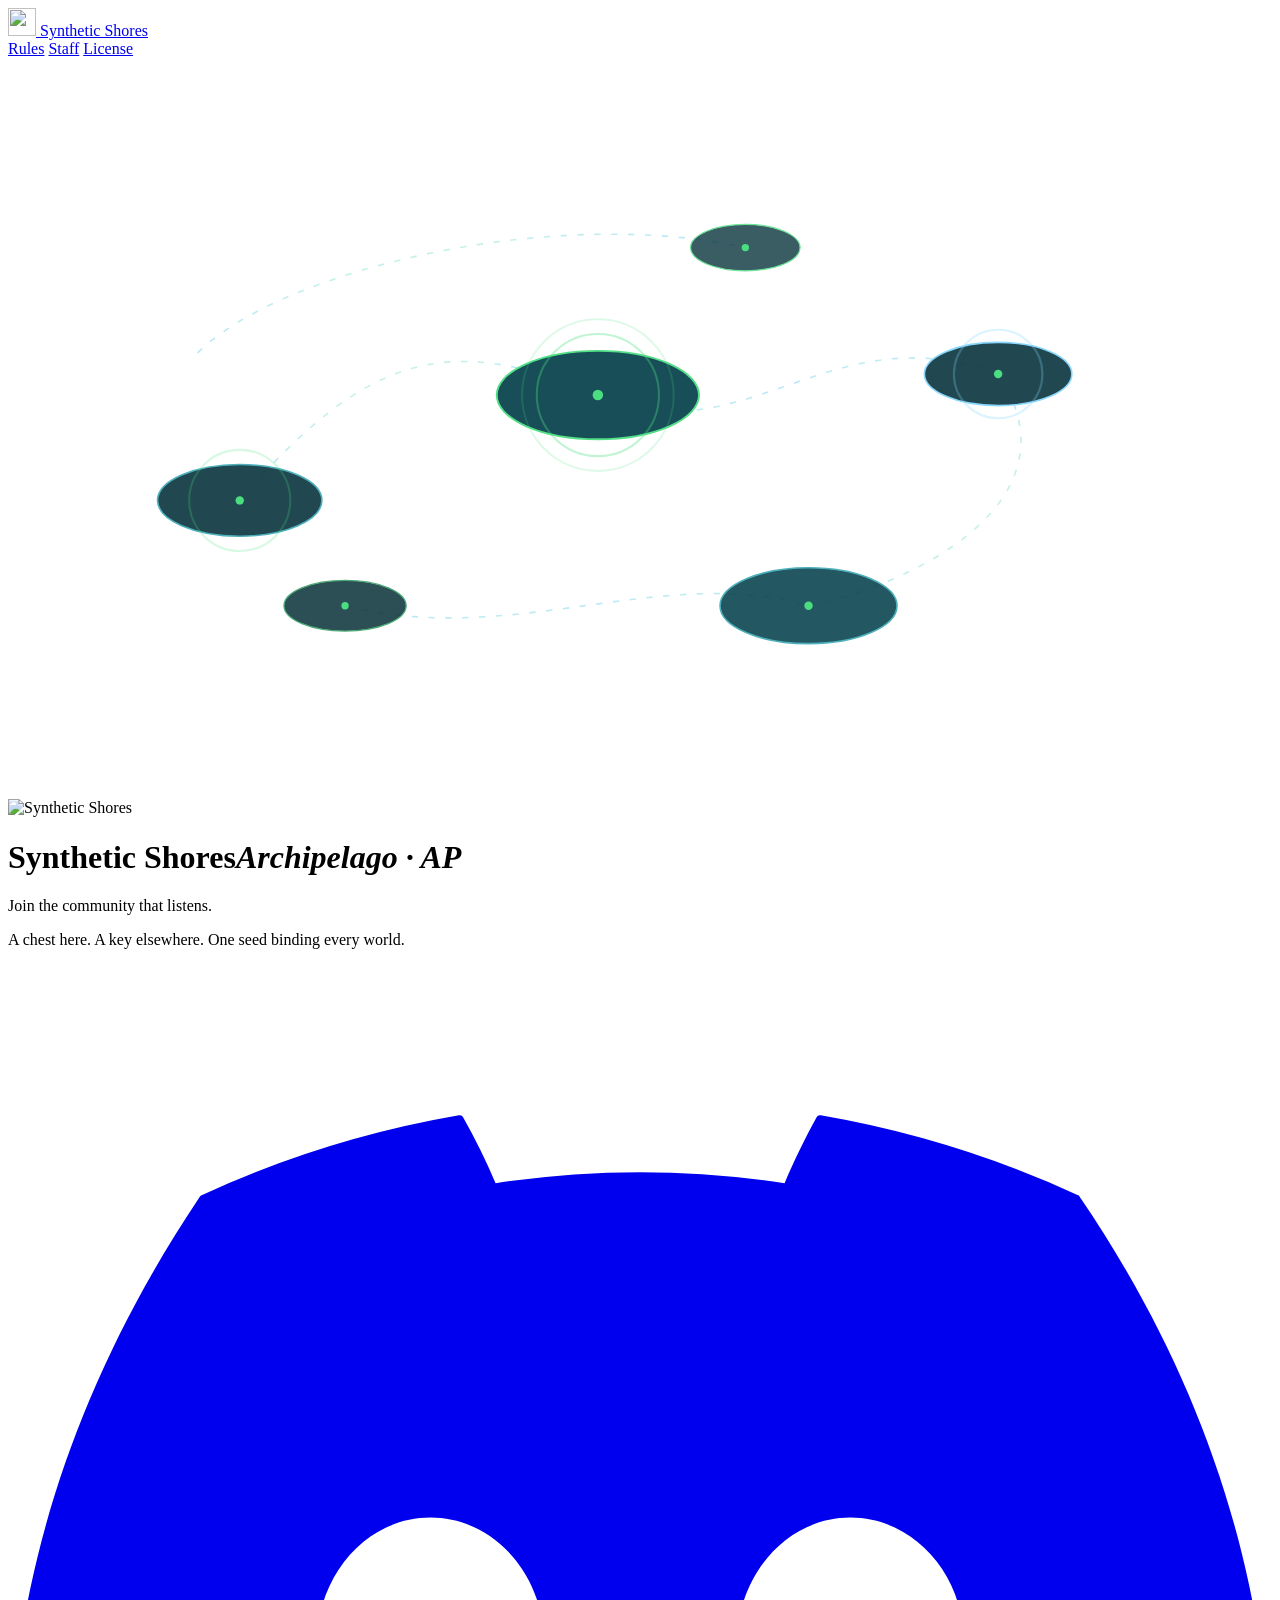
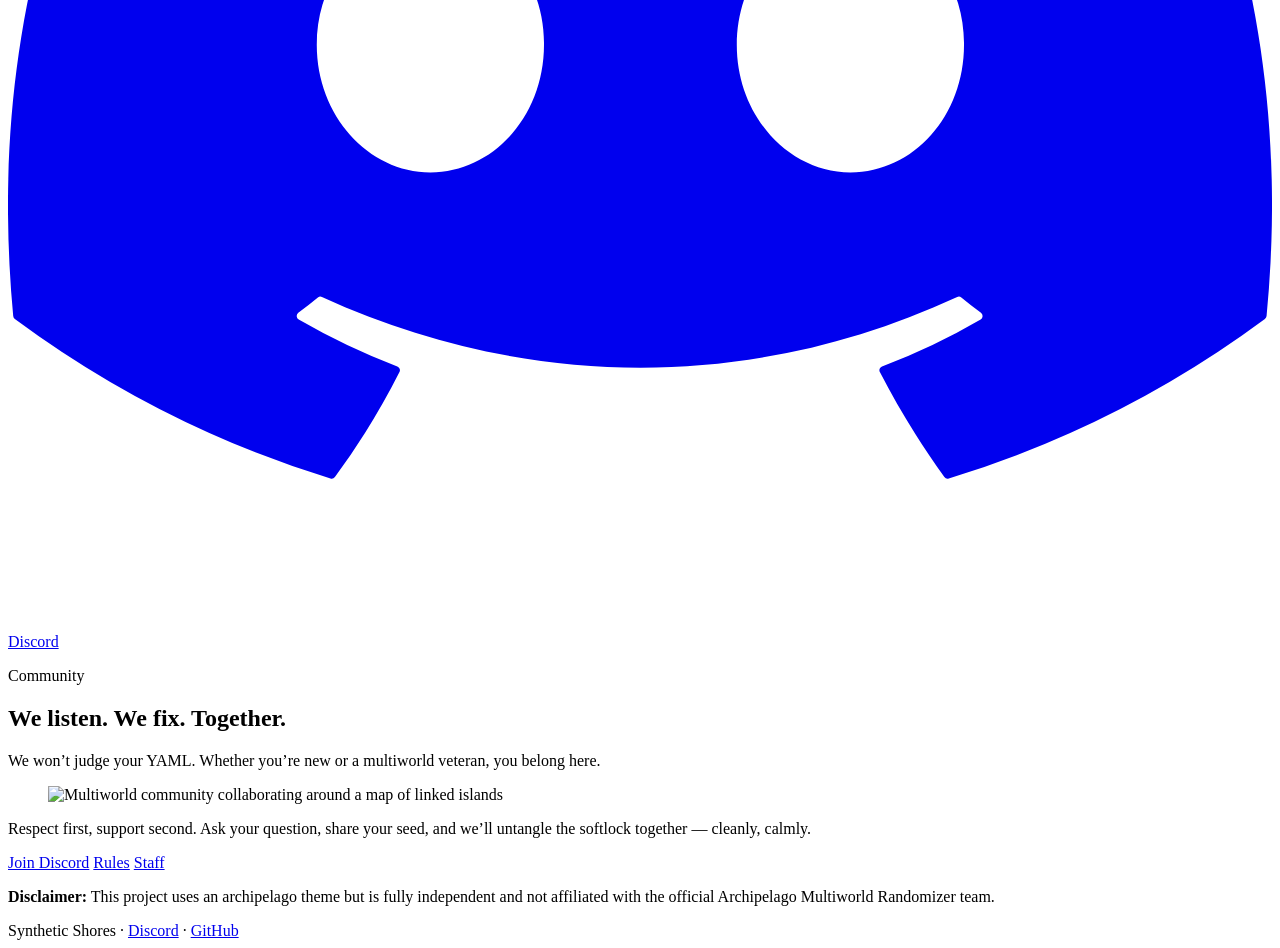
==== index.html @ 2d4630c1 "Update hero headline to community invite. Co-authored-by: Cursor <cursoragent@cursor.com>" ====
﻿<!DOCTYPE html>
<html lang="en">
<head>
  <meta charset="UTF-8">
  <meta name="viewport" content="width=device-width, initial-scale=1.0">
  <title>Synthetic Shores</title>
  <meta name="description" content="Synthetic Shores — Archipelago Multiworld world. Cross-game randomizer community.">
  <link rel="icon" href="/synthetic-shores/assets/logo.png" type="image/png">
  <link rel="preconnect" href="https://fonts.googleapis.com">
  <link rel="preconnect" href="https://fonts.gstatic.com" crossorigin>
  <link href="https://fonts.googleapis.com/css2?family=DM+Sans:ital,opsz,wght@0,9..40,400;0,9..40,500;0,9..40,600;1,9..40,400&family=Unbounded:wght@500;700;800&display=swap" rel="stylesheet">
  <link rel="stylesheet" href="/synthetic-shores/styles.css">
</head>
<body>
  <nav class="site-nav" aria-label="Navigation">
    <div class="site-nav-inner">
      <a class="brand-link" href="/synthetic-shores/" aria-current="page">
        <img src="/synthetic-shores/assets/logo.png" width="28" height="28" alt="">
        Synthetic Shores
      </a>
      <div class="nav-tabs">
        <a href="/synthetic-shores/rules.html">Rules</a>
        <a href="/synthetic-shores/staff.html">Staff</a>
        <a href="/synthetic-shores/license.html">License</a>
      </div>
    </div>
  </nav>

  <header class="hero">
    <div class="hero-visual" aria-hidden="true">
      <div class="mw-sky"></div>
      <svg class="mw-map" viewBox="0 0 1200 700" preserveAspectRatio="xMidYMid slice">
        <defs>
          <linearGradient id="linkGrad" x1="0" y1="0" x2="1" y2="1">
            <stop offset="0%" stop-color="#4ade80" stop-opacity="0.15"/>
            <stop offset="50%" stop-color="#7dd3fc" stop-opacity="0.55"/>
            <stop offset="100%" stop-color="#4ade80" stop-opacity="0.15"/>
          </linearGradient>
        </defs>
        <g class="mw-links" fill="none" stroke="url(#linkGrad)" stroke-width="1.5" stroke-dasharray="6 10">
          <path d="M220 420 C340 280, 420 260, 560 320"/>
          <path d="M560 320 C700 380, 780 240, 940 300"/>
          <path d="M320 520 C480 560, 620 480, 760 520"/>
          <path d="M180 280 C260 200, 520 140, 700 180"/>
          <path d="M940 300 C1020 420, 860 500, 760 520"/>
        </g>
        <g class="mw-islands">
          <ellipse cx="220" cy="420" rx="78" ry="34" fill="#0a353e" stroke="#3aa8b5" stroke-width="1.5" opacity="0.9"/>
          <ellipse cx="560" cy="320" rx="96" ry="42" fill="#0c4550" stroke="#4ade80" stroke-width="1.8" opacity="0.95"/>
          <ellipse cx="940" cy="300" rx="70" ry="30" fill="#0a353e" stroke="#7dd3fc" stroke-width="1.5" opacity="0.9"/>
          <ellipse cx="320" cy="520" rx="58" ry="24" fill="#083038" stroke="#2f9e5f" stroke-width="1.2" opacity="0.85"/>
          <ellipse cx="760" cy="520" rx="84" ry="36" fill="#0c4550" stroke="#3aa8b5" stroke-width="1.5" opacity="0.9"/>
          <ellipse cx="700" cy="180" rx="52" ry="22" fill="#0a353e" stroke="#4ade80" stroke-width="1.2" opacity="0.8"/>
        </g>
        <g class="mw-portals" fill="none" stroke="#4ade80" stroke-width="2">
          <circle cx="560" cy="320" r="58" opacity="0.35"/>
          <circle cx="560" cy="320" r="72" opacity="0.18"/>
          <circle cx="940" cy="300" r="42" opacity="0.28" stroke="#7dd3fc"/>
          <circle cx="220" cy="420" r="48" opacity="0.22"/>
        </g>
        <g class="mw-nodes" fill="#4ade80">
          <circle cx="220" cy="420" r="4"/>
          <circle cx="560" cy="320" r="5"/>
          <circle cx="940" cy="300" r="4"/>
          <circle cx="320" cy="520" r="3.5"/>
          <circle cx="760" cy="520" r="4"/>
          <circle cx="700" cy="180" r="3.5"/>
        </g>
      </svg>
    </div>
    <div class="hero-content">
      <img class="logo" src="/synthetic-shores/assets/logo.png" width="280" height="280" alt="Synthetic Shores">
      <h1 class="brand">Synthetic Shores<em>Archipelago · AP</em></h1>
      <p class="headline">Join the community that listens.</p>
      <p class="lede">A chest here. A key elsewhere. One seed binding every world.</p>
      <div class="cta">
        <a class="discord" href="https://discord.gg/znpyfQBtC" target="_blank" rel="noopener">
          <svg viewBox="0 0 24 24" aria-hidden="true" fill="currentColor">
            <path d="M20.317 4.37a19.79 19.79 0 0 0-4.885-1.515.07.07 0 0 0-.079.037c-.21.375-.444.864-.608 1.25a18.27 18.27 0 0 0-5.487 0 12.64 12.64 0 0 0-.617-1.25.07.07 0 0 0-.079-.037A19.736 19.736 0 0 0 3.677 4.37a.07.07 0 0 0-.032.027C.533 9.046-.32 13.58.099 18.057a.082.082 0 0 0 .031.057 19.9 19.9 0 0 0 5.993 3.03.078.078 0 0 0 .084-.028 14.09 14.09 0 0 0 1.226-1.994.076.076 0 0 0-.041-.106 13.107 13.107 0 0 1-1.872-.892.077.077 0 0 1-.008-.128 10.2 10.2 0 0 0 .372-.292.074.074 0 0 1 .077-.01c3.928 1.793 8.18 1.793 12.062 0a.074.074 0 0 1 .078.01c.12.098.246.198.373.292a.077.077 0 0 1-.006.127 12.299 12.299 0 0 1-1.873.892.077.077 0 0 0-.041.107c.36.698.772 1.362 1.225 1.993a.076.076 0 0 0 .084.028 19.839 19.839 0 0 0 6.002-3.03.077.077 0 0 0 .032-.054c.5-5.177-.838-9.674-3.549-13.66a.061.061 0 0 0-.031-.03zM8.02 15.33c-1.183 0-2.157-1.085-2.157-2.419 0-1.333.956-2.419 2.157-2.419 1.21 0 2.176 1.096 2.157 2.42 0 1.333-.956 2.418-2.157 2.418zm7.975 0c-1.183 0-2.157-1.085-2.157-2.419 0-1.333.955-2.419 2.157-2.419 1.21 0 2.176 1.096 2.157 2.42 0 1.333-.946 2.418-2.157 2.418z"/>
          </svg>
          Discord
        </a>
      </div>
    </div>
  </header>

  <main>
    <section class="reveal block" id="community">
      <div class="block-head">
        <p class="eyebrow">Community</p>
        <h2>We listen. We fix. Together.</h2>
        <p class="lead">
          We won’t judge your YAML. Whether you’re new or a multiworld veteran,
          you belong here.
        </p>
      </div>
      <div class="block-body">
        <figure class="shot">
          <img src="/synthetic-shores/assets/community.jpg" width="480" height="300" alt="Multiworld community collaborating around a map of linked islands">
        </figure>
        <div class="block-actions">
          <p>
            Respect first, support second. Ask your question, share your seed,
            and we’ll untangle the softlock together — cleanly, calmly.
          </p>
          <div class="action-row">
            <a class="community-cta" href="https://discord.gg/znpyfQBtC" target="_blank" rel="noopener">Join Discord</a>
            <a class="text-link" href="/synthetic-shores/rules.html">Rules</a>
            <a class="text-link" href="/synthetic-shores/staff.html">Staff</a>
          </div>
        </div>
      </div>
    </section>

    <footer>
      <p class="disclaimer">
        <strong>Disclaimer:</strong> This project uses an archipelago theme
        but is fully independent and not affiliated with the official
        Archipelago Multiworld Randomizer team.
      </p>
      Synthetic Shores ·
      <a href="https://discord.gg/znpyfQBtC" target="_blank" rel="noopener">Discord</a>
      ·
      <a href="https://github.com/LechapelierHD/synthetic-shores" target="_blank" rel="noopener">GitHub</a>
    </footer>
  </main>

  <script src="/synthetic-shores/site.js"></script>
</body>
</html>
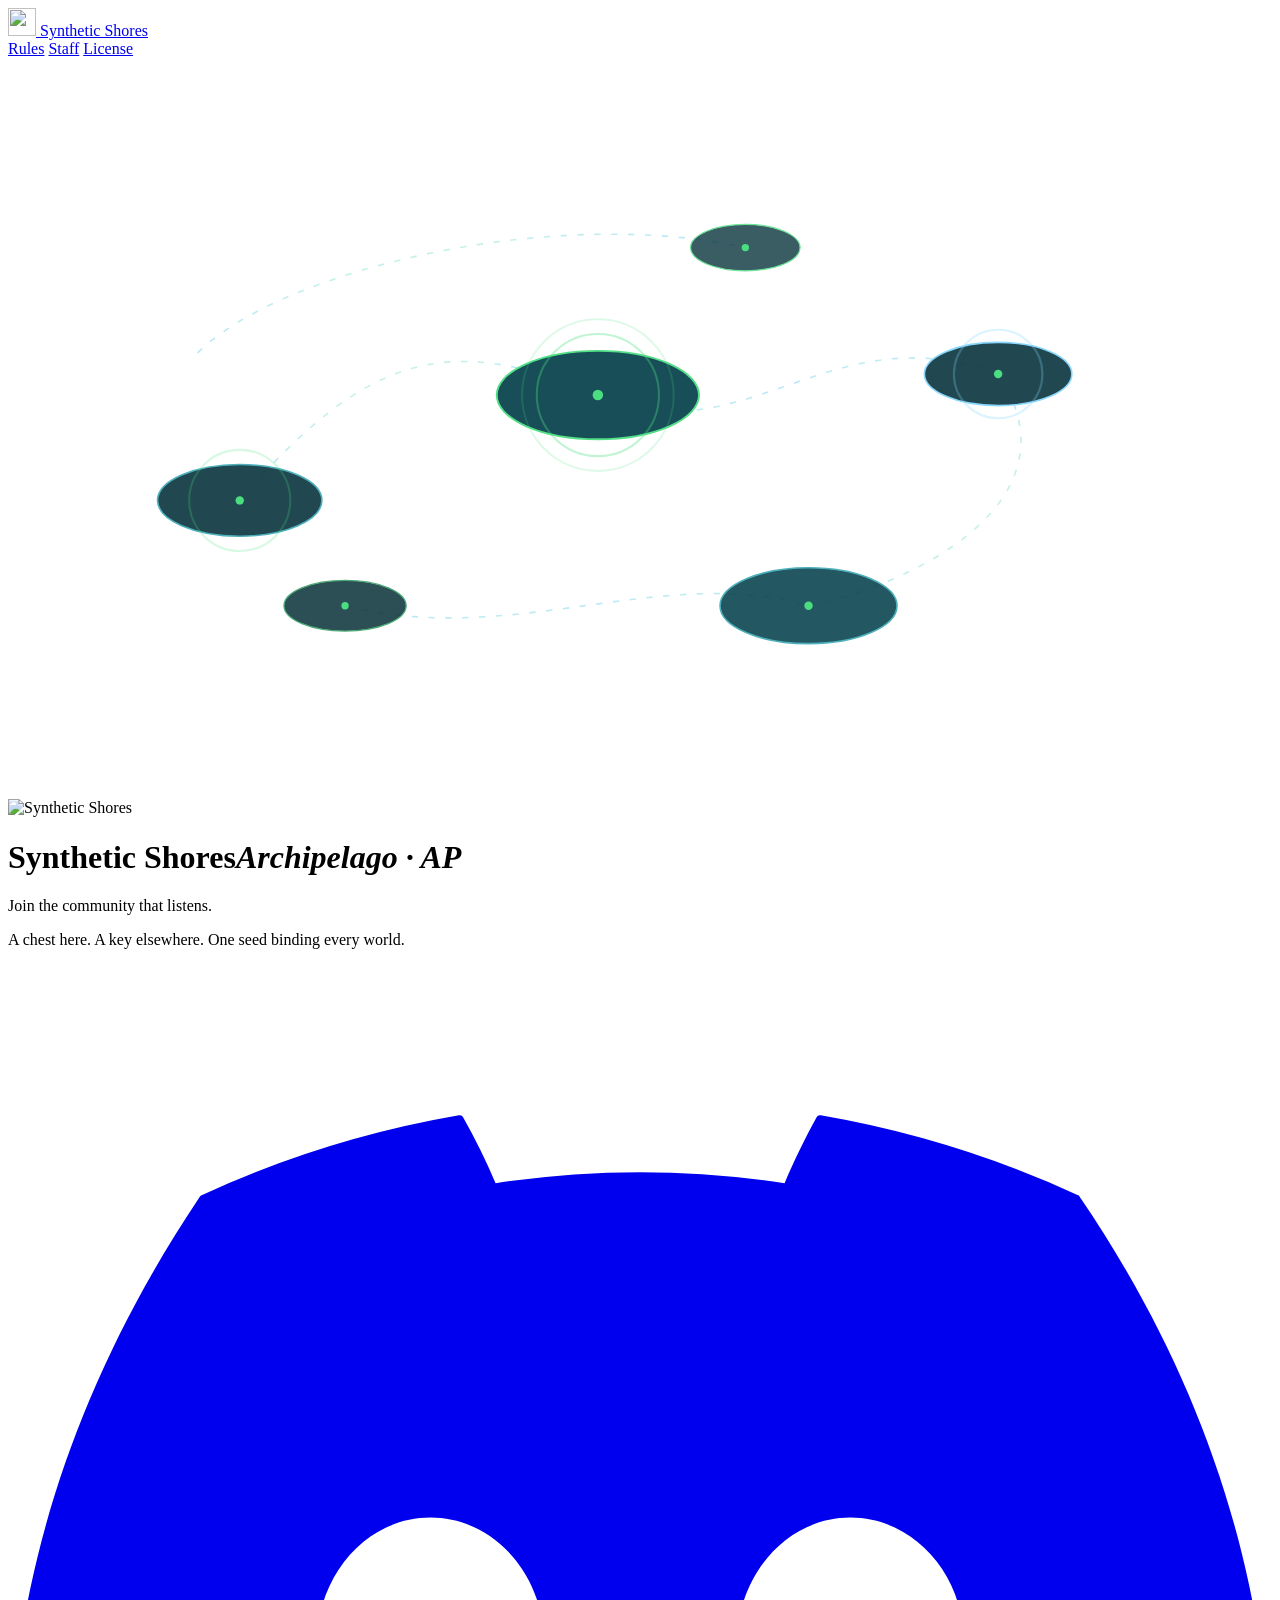
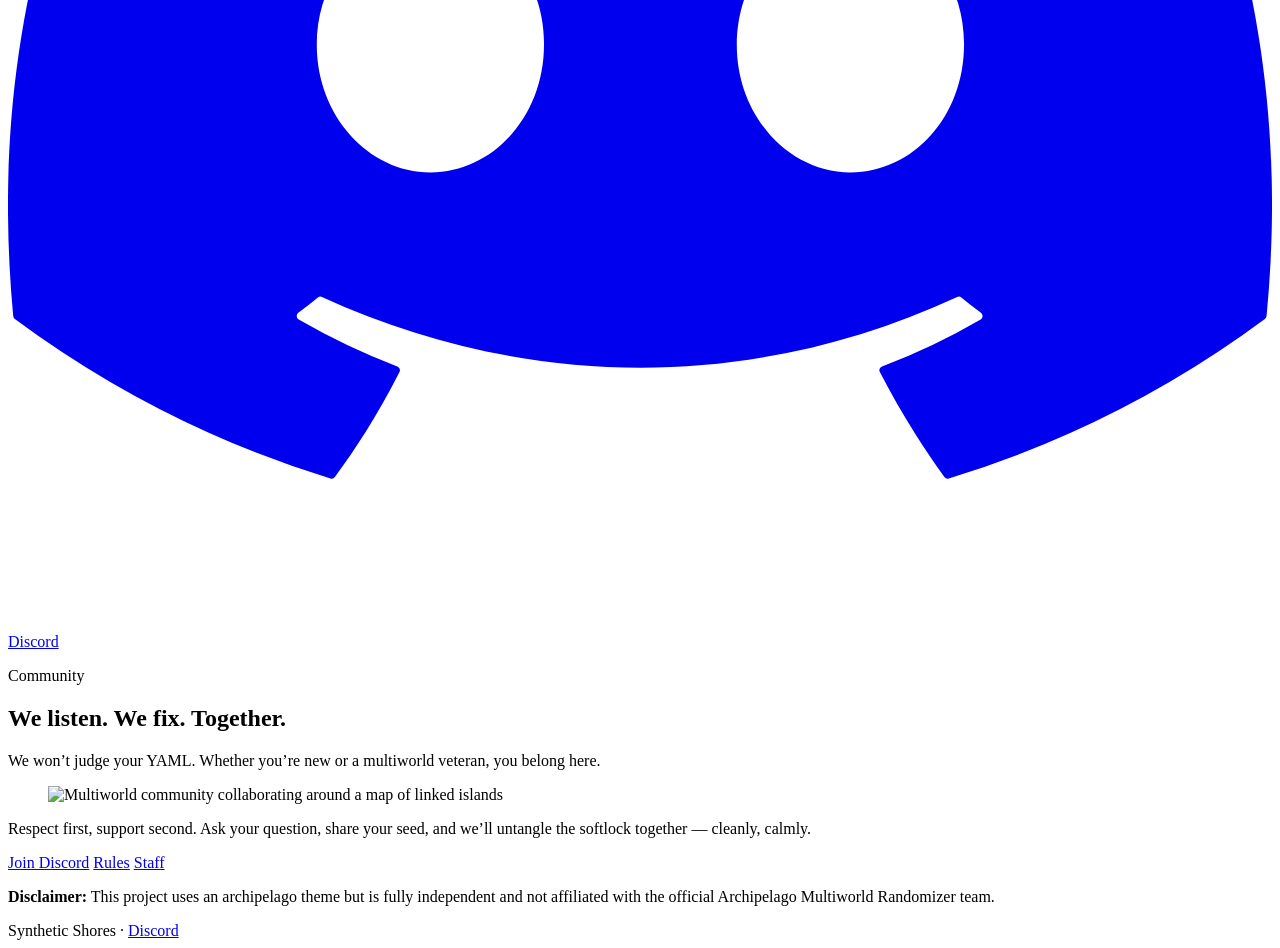
==== commit 94ee55e8: "Remove GitHub link from home page footer. Co-authored-by: Cursor <cursoragent@cursor.com>" ====
--- a/index.html
+++ b/index.html
@@ -120,8 +120,6 @@
       </p>
       Synthetic Shores ·
       <a href="https://discord.gg/znpyfQBtC" target="_blank" rel="noopener">Discord</a>
-      ·
-      <a href="https://github.com/LechapelierHD/synthetic-shores" target="_blank" rel="noopener">GitHub</a>
     </footer>
   </main>
 
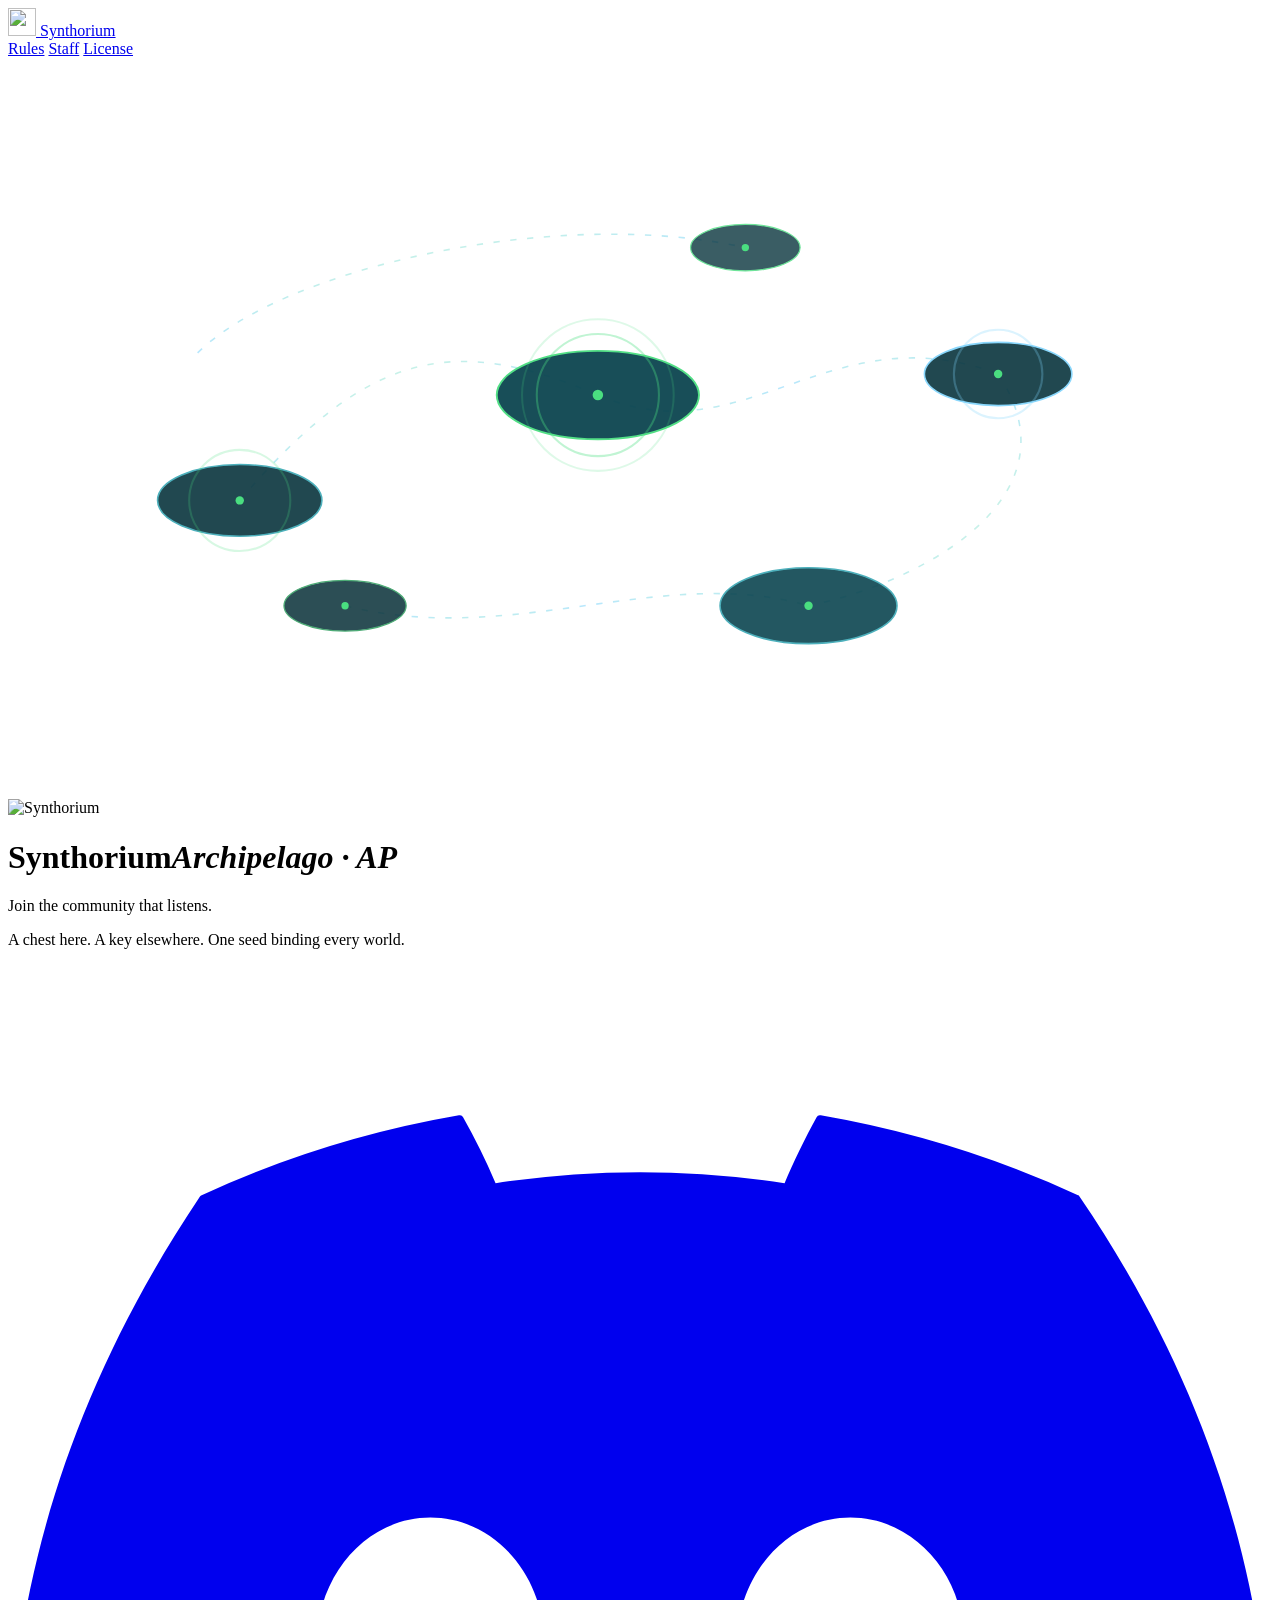
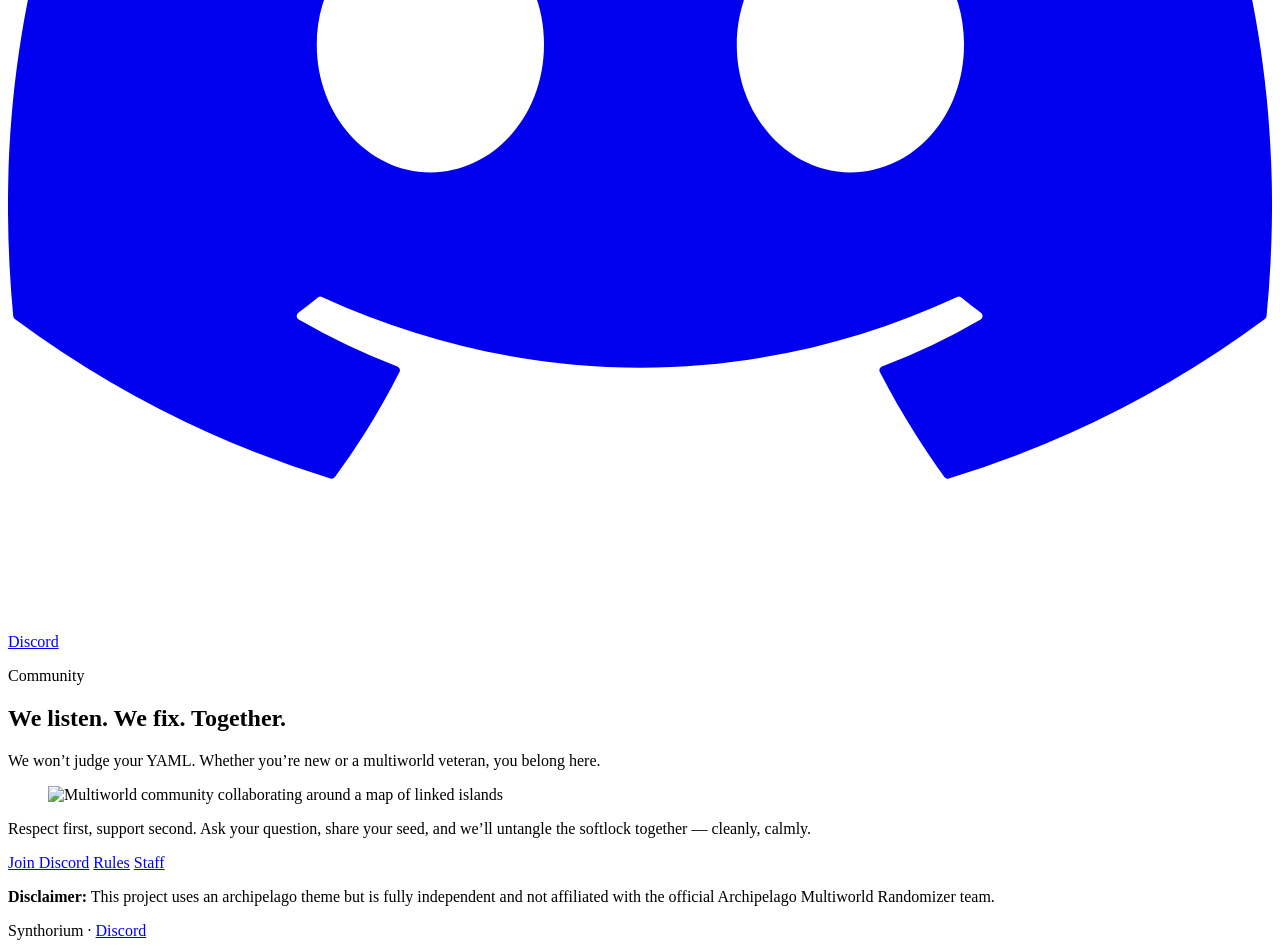
==== commit 091a2cc0: "Rebrand site to Synthorium and update Pages paths. Co-authored-by: Cursor <cursoragent@cursor.com>" ====
--- a/index.html
+++ b/index.html
@@ -3,25 +3,25 @@
 <head>
   <meta charset="UTF-8">
   <meta name="viewport" content="width=device-width, initial-scale=1.0">
-  <title>Synthetic Shores</title>
-  <meta name="description" content="Synthetic Shores — Archipelago Multiworld world. Cross-game randomizer community.">
-  <link rel="icon" href="/synthetic-shores/assets/logo.png" type="image/png">
+  <title>Synthorium</title>
+  <meta name="description" content="Synthorium — Archipelago Multiworld world. Cross-game randomizer community.">
+  <link rel="icon" href="/Synthorium-site/assets/logo.png" type="image/png">
   <link rel="preconnect" href="https://fonts.googleapis.com">
   <link rel="preconnect" href="https://fonts.gstatic.com" crossorigin>
   <link href="https://fonts.googleapis.com/css2?family=DM+Sans:ital,opsz,wght@0,9..40,400;0,9..40,500;0,9..40,600;1,9..40,400&family=Unbounded:wght@500;700;800&display=swap" rel="stylesheet">
-  <link rel="stylesheet" href="/synthetic-shores/styles.css">
+  <link rel="stylesheet" href="/Synthorium-site/styles.css">
 </head>
 <body>
   <nav class="site-nav" aria-label="Navigation">
     <div class="site-nav-inner">
-      <a class="brand-link" href="/synthetic-shores/" aria-current="page">
-        <img src="/synthetic-shores/assets/logo.png" width="28" height="28" alt="">
-        Synthetic Shores
+      <a class="brand-link" href="/Synthorium-site/" aria-current="page">
+        <img src="/Synthorium-site/assets/logo.png" width="28" height="28" alt="">
+        Synthorium
       </a>
       <div class="nav-tabs">
-        <a href="/synthetic-shores/rules.html">Rules</a>
-        <a href="/synthetic-shores/staff.html">Staff</a>
-        <a href="/synthetic-shores/license.html">License</a>
+        <a href="/Synthorium-site/rules.html">Rules</a>
+        <a href="/Synthorium-site/staff.html">Staff</a>
+        <a href="/Synthorium-site/license.html">License</a>
       </div>
     </div>
   </nav>
@@ -69,8 +69,8 @@
       </svg>
     </div>
     <div class="hero-content">
-      <img class="logo" src="/synthetic-shores/assets/logo.png" width="280" height="280" alt="Synthetic Shores">
-      <h1 class="brand">Synthetic Shores<em>Archipelago · AP</em></h1>
+      <img class="logo" src="/Synthorium-site/assets/logo.png" width="280" height="280" alt="Synthorium">
+      <h1 class="brand">Synthorium<em>Archipelago · AP</em></h1>
       <p class="headline">Join the community that listens.</p>
       <p class="lede">A chest here. A key elsewhere. One seed binding every world.</p>
       <div class="cta">
@@ -96,7 +96,7 @@
       </div>
       <div class="block-body">
         <figure class="shot">
-          <img src="/synthetic-shores/assets/community.jpg" width="480" height="300" alt="Multiworld community collaborating around a map of linked islands">
+          <img src="/Synthorium-site/assets/community.jpg" width="480" height="300" alt="Multiworld community collaborating around a map of linked islands">
         </figure>
         <div class="block-actions">
           <p>
@@ -105,8 +105,8 @@
           </p>
           <div class="action-row">
             <a class="community-cta" href="https://discord.gg/znpyfQBtC" target="_blank" rel="noopener">Join Discord</a>
-            <a class="text-link" href="/synthetic-shores/rules.html">Rules</a>
-            <a class="text-link" href="/synthetic-shores/staff.html">Staff</a>
+            <a class="text-link" href="/Synthorium-site/rules.html">Rules</a>
+            <a class="text-link" href="/Synthorium-site/staff.html">Staff</a>
           </div>
         </div>
       </div>
@@ -118,11 +118,11 @@
         but is fully independent and not affiliated with the official
         Archipelago Multiworld Randomizer team.
       </p>
-      Synthetic Shores ·
+      Synthorium ·
       <a href="https://discord.gg/znpyfQBtC" target="_blank" rel="noopener">Discord</a>
     </footer>
   </main>
 
-  <script src="/synthetic-shores/site.js"></script>
+  <script src="/Synthorium-site/site.js"></script>
 </body>
 </html>
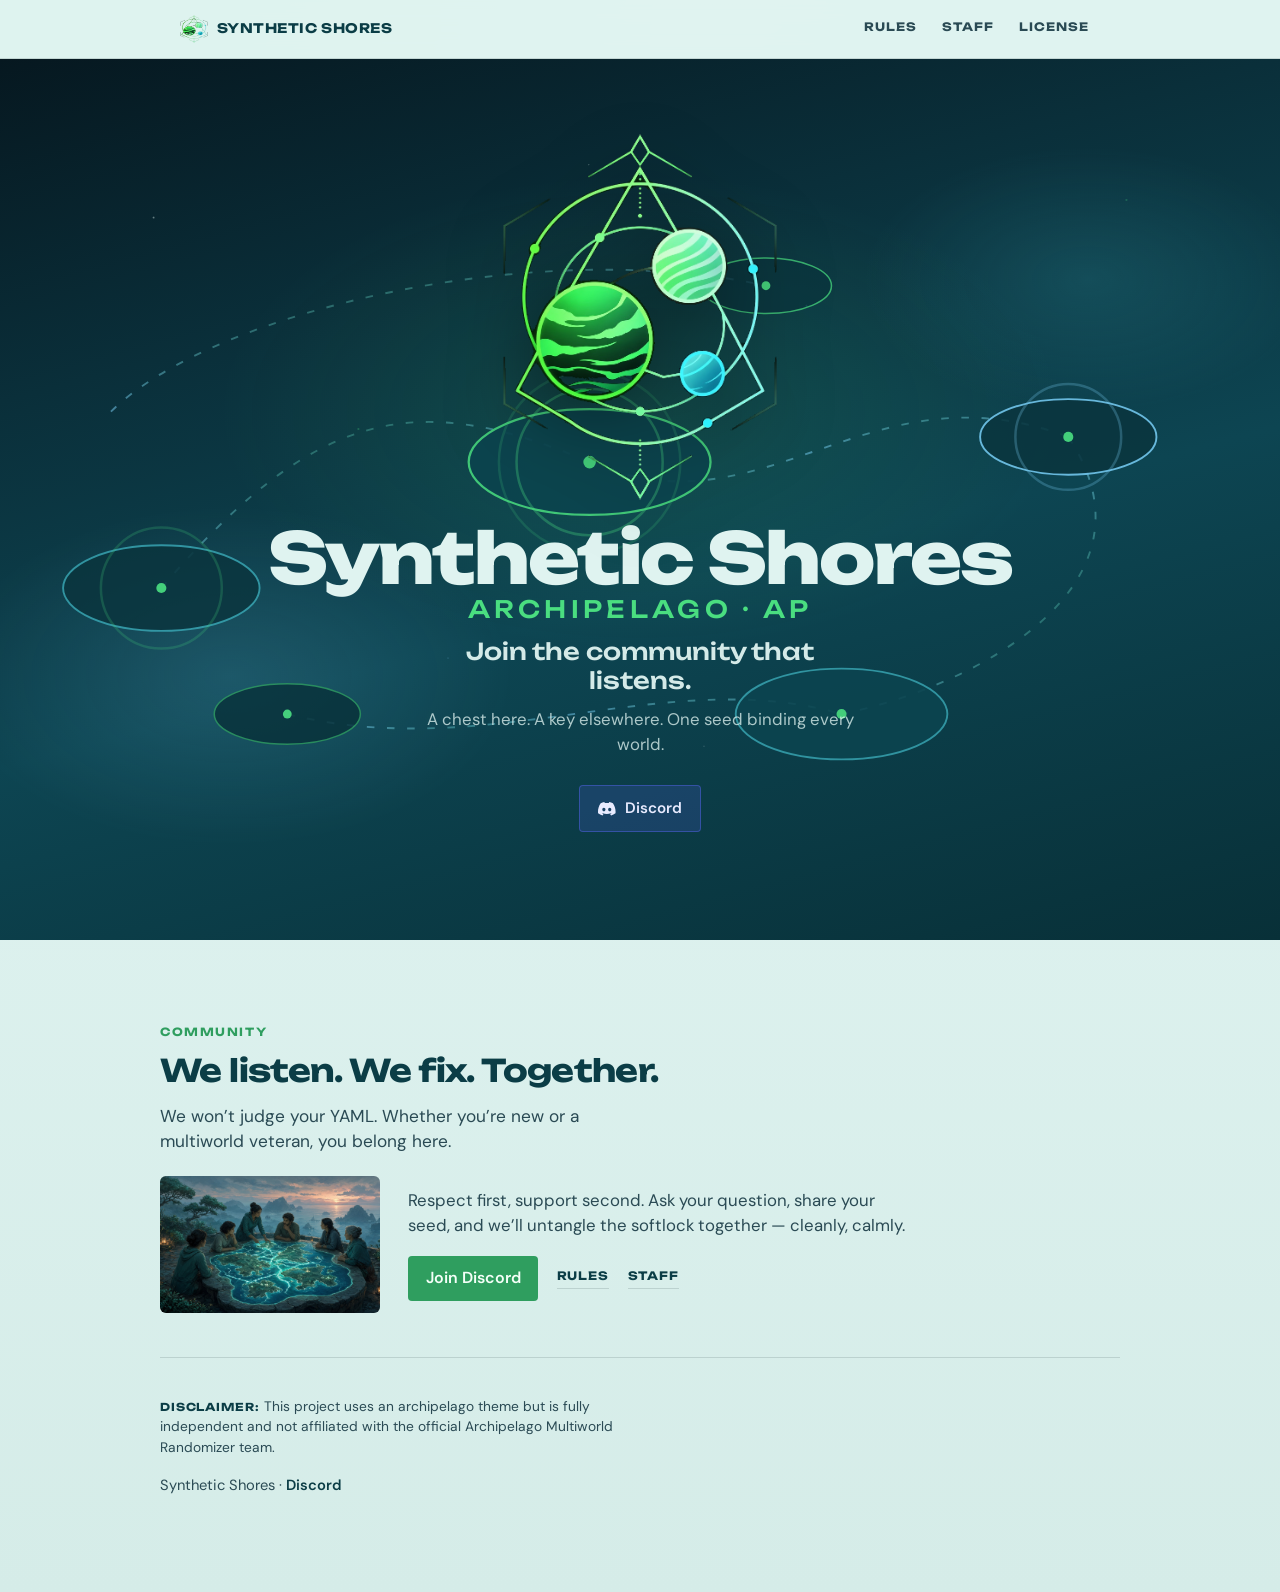
==== commit 128451ce: "Restore working site with relative asset paths. Co-authored-by: Cursor <cursoragent@cursor.com>" ====
--- a/index.html
+++ b/index.html
@@ -3,25 +3,25 @@
 <head>
   <meta charset="UTF-8">
   <meta name="viewport" content="width=device-width, initial-scale=1.0">
-  <title>Synthorium</title>
-  <meta name="description" content="Synthorium — Archipelago Multiworld world. Cross-game randomizer community.">
-  <link rel="icon" href="/Synthorium-site/assets/logo.png" type="image/png">
+  <title>Synthetic Shores</title>
+  <meta name="description" content="Synthetic Shores — Archipelago Multiworld world. Cross-game randomizer community.">
+  <link rel="icon" href="assets/logo.png" type="image/png">
   <link rel="preconnect" href="https://fonts.googleapis.com">
   <link rel="preconnect" href="https://fonts.gstatic.com" crossorigin>
   <link href="https://fonts.googleapis.com/css2?family=DM+Sans:ital,opsz,wght@0,9..40,400;0,9..40,500;0,9..40,600;1,9..40,400&family=Unbounded:wght@500;700;800&display=swap" rel="stylesheet">
-  <link rel="stylesheet" href="/Synthorium-site/styles.css">
+  <link rel="stylesheet" href="styles.css">
 </head>
 <body>
   <nav class="site-nav" aria-label="Navigation">
     <div class="site-nav-inner">
-      <a class="brand-link" href="/Synthorium-site/" aria-current="page">
-        <img src="/Synthorium-site/assets/logo.png" width="28" height="28" alt="">
-        Synthorium
+      <a class="brand-link" href="./" aria-current="page">
+        <img src="assets/logo.png" width="28" height="28" alt="">
+        Synthetic Shores
       </a>
       <div class="nav-tabs">
-        <a href="/Synthorium-site/rules.html">Rules</a>
-        <a href="/Synthorium-site/staff.html">Staff</a>
-        <a href="/Synthorium-site/license.html">License</a>
+        <a href="rules.html">Rules</a>
+        <a href="staff.html">Staff</a>
+        <a href="license.html">License</a>
       </div>
     </div>
   </nav>
@@ -69,8 +69,8 @@
       </svg>
     </div>
     <div class="hero-content">
-      <img class="logo" src="/Synthorium-site/assets/logo.png" width="280" height="280" alt="Synthorium">
-      <h1 class="brand">Synthorium<em>Archipelago · AP</em></h1>
+      <img class="logo" src="assets/logo.png" width="280" height="280" alt="Synthetic Shores">
+      <h1 class="brand">Synthetic Shores<em>Archipelago · AP</em></h1>
       <p class="headline">Join the community that listens.</p>
       <p class="lede">A chest here. A key elsewhere. One seed binding every world.</p>
       <div class="cta">
@@ -96,7 +96,7 @@
       </div>
       <div class="block-body">
         <figure class="shot">
-          <img src="/Synthorium-site/assets/community.jpg" width="480" height="300" alt="Multiworld community collaborating around a map of linked islands">
+          <img src="assets/community.jpg" width="480" height="300" alt="Multiworld community collaborating around a map of linked islands">
         </figure>
         <div class="block-actions">
           <p>
@@ -105,8 +105,8 @@
           </p>
           <div class="action-row">
             <a class="community-cta" href="https://discord.gg/znpyfQBtC" target="_blank" rel="noopener">Join Discord</a>
-            <a class="text-link" href="/Synthorium-site/rules.html">Rules</a>
-            <a class="text-link" href="/Synthorium-site/staff.html">Staff</a>
+            <a class="text-link" href="rules.html">Rules</a>
+            <a class="text-link" href="staff.html">Staff</a>
           </div>
         </div>
       </div>
@@ -118,11 +118,11 @@
         but is fully independent and not affiliated with the official
         Archipelago Multiworld Randomizer team.
       </p>
-      Synthorium ·
+      Synthetic Shores ·
       <a href="https://discord.gg/znpyfQBtC" target="_blank" rel="noopener">Discord</a>
     </footer>
   </main>
 
-  <script src="/Synthorium-site/site.js"></script>
+  <script src="site.js"></script>
 </body>
 </html>
--- a/styles.css
+++ b/styles.css
@@ -0,0 +1,797 @@
+:root {
+  --ink: #0d1f24;
+  --ink-soft: #2a4a54;
+  --foam: #dff3f0;
+  --sea: #1a6f7a;
+  --sea-deep: #0b3d46;
+  --matrix: #4ade80;
+  --matrix-dim: #2f9e5f;
+  --sand: #e6d3a8;
+  --line: rgba(16, 36, 44, 0.14);
+  --ease: cubic-bezier(0.22, 1, 0.36, 1);
+}
+
+* { box-sizing: border-box; }
+
+html { scroll-behavior: smooth; }
+
+body {
+  margin: 0;
+  color: var(--ink);
+  font-family: "DM Sans", sans-serif;
+  font-optical-sizing: auto;
+  background:
+    radial-gradient(ellipse 80% 50% at 10% 0%, rgba(74, 222, 128, 0.08), transparent 50%),
+    radial-gradient(ellipse 70% 40% at 90% 10%, rgba(125, 211, 252, 0.1), transparent 45%),
+    linear-gradient(180deg, #e8f6f3 0%, var(--foam) 40%, #d5ece8 100%);
+  line-height: 1.5;
+}
+
+a { color: inherit; }
+
+.site-nav {
+  position: sticky;
+  top: 0;
+  z-index: 20;
+  backdrop-filter: blur(10px);
+  background: rgba(223, 243, 240, 0.88);
+  border-bottom: 1px solid var(--line);
+}
+
+.site-nav-inner {
+  width: min(920px, calc(100% - 2.5rem));
+  margin: 0 auto;
+  display: flex;
+  flex-wrap: wrap;
+  align-items: center;
+  gap: 0.35rem 0.75rem;
+  padding: 0.65rem 0;
+}
+
+.site-nav .brand-link {
+  display: inline-flex;
+  align-items: center;
+  gap: 0.55rem;
+  margin-right: auto;
+  text-decoration: none;
+  font-family: "Unbounded", sans-serif;
+  font-weight: 700;
+  font-size: 0.82rem;
+  letter-spacing: 0.04em;
+  text-transform: uppercase;
+  color: var(--sea-deep);
+}
+
+.site-nav .brand-link img {
+  width: 28px;
+  height: 28px;
+  display: block;
+}
+
+.nav-tabs {
+  display: flex;
+  flex-wrap: wrap;
+  gap: 0.2rem;
+}
+
+.nav-tabs a {
+  text-decoration: none;
+  font-family: "Unbounded", sans-serif;
+  font-weight: 700;
+  font-size: 0.72rem;
+  letter-spacing: 0.08em;
+  text-transform: uppercase;
+  color: var(--ink-soft);
+  padding: 0.55rem 0.7rem;
+  border-bottom: 2px solid transparent;
+}
+
+.nav-tabs a:hover { color: var(--sea-deep); }
+
+.nav-tabs a[aria-current="page"] {
+  color: var(--sea-deep);
+  border-bottom-color: var(--matrix-dim);
+}
+
+.hero {
+  position: relative;
+  min-height: calc(100svh - 54px);
+  display: grid;
+  place-items: center;
+  overflow: hidden;
+  color: var(--foam);
+  isolation: isolate;
+  text-align: center;
+}
+
+.hero-visual {
+  position: absolute;
+  inset: 0;
+  z-index: -1;
+  overflow: hidden;
+  background:
+    radial-gradient(ellipse 55% 45% at 50% 40%, rgba(74, 222, 128, 0.12), transparent 60%),
+    radial-gradient(ellipse 40% 35% at 18% 70%, rgba(125, 211, 252, 0.14), transparent 55%),
+    radial-gradient(ellipse 35% 30% at 85% 25%, rgba(58, 168, 181, 0.18), transparent 50%),
+    linear-gradient(165deg, #061820 0%, #0a2f3a 28%, #0d4552 58%, #083038 100%);
+}
+
+.mw-sky {
+  position: absolute;
+  inset: 0;
+  background-image:
+    radial-gradient(1.5px 1.5px at 12% 18%, rgba(223, 243, 240, 0.55), transparent),
+    radial-gradient(1.5px 1.5px at 28% 42%, rgba(74, 222, 128, 0.45), transparent),
+    radial-gradient(1px 1px at 46% 12%, rgba(223, 243, 240, 0.4), transparent),
+    radial-gradient(1.5px 1.5px at 63% 28%, rgba(125, 211, 252, 0.5), transparent),
+    radial-gradient(1px 1px at 78% 55%, rgba(223, 243, 240, 0.35), transparent),
+    radial-gradient(1.5px 1.5px at 88% 16%, rgba(74, 222, 128, 0.4), transparent),
+    radial-gradient(1px 1px at 35% 68%, rgba(125, 211, 252, 0.35), transparent),
+    radial-gradient(1px 1px at 55% 78%, rgba(223, 243, 240, 0.3), transparent);
+  animation: star-twinkle 6s ease-in-out infinite alternate;
+  opacity: 0.85;
+}
+
+.mw-map {
+  position: absolute;
+  inset: 0;
+  width: 100%;
+  height: 100%;
+  opacity: 0.9;
+}
+
+.mw-links path {
+  animation: link-flow 8s linear infinite;
+}
+
+.mw-links path:nth-child(2) { animation-duration: 11s; animation-direction: reverse; }
+.mw-links path:nth-child(3) { animation-duration: 9s; }
+.mw-links path:nth-child(4) { animation-duration: 12s; animation-direction: reverse; }
+.mw-links path:nth-child(5) { animation-duration: 10s; }
+
+.mw-portals circle {
+  transform-origin: center;
+  transform-box: fill-box;
+  animation: portal-pulse 5s var(--ease) infinite;
+}
+
+.mw-portals circle:nth-child(2) { animation-delay: 0.6s; }
+.mw-portals circle:nth-child(3) { animation-delay: 1.2s; }
+.mw-portals circle:nth-child(4) { animation-delay: 1.8s; }
+
+.mw-nodes circle {
+  animation: node-glow 3.2s ease-in-out infinite alternate;
+}
+
+.mw-nodes circle:nth-child(odd) { animation-delay: 0.8s; }
+
+.mw-islands ellipse {
+  animation: island-drift 14s var(--ease) infinite alternate;
+}
+
+.mw-islands ellipse:nth-child(2) { animation-duration: 18s; animation-delay: 1s; }
+.mw-islands ellipse:nth-child(3) { animation-duration: 16s; animation-delay: 2s; }
+.mw-islands ellipse:nth-child(4) { animation-duration: 20s; animation-delay: 0.5s; }
+.mw-islands ellipse:nth-child(5) { animation-duration: 15s; animation-delay: 1.5s; }
+.mw-islands ellipse:nth-child(6) { animation-duration: 17s; animation-delay: 2.5s; }
+
+.hero-content {
+  width: min(920px, calc(100% - 2.5rem));
+  padding: clamp(3rem, 8vh, 5rem) 0 clamp(4.5rem, 12vh, 7rem);
+  transform: translateY(18px);
+  opacity: 0;
+  animation: rise 1.1s var(--ease) 0.12s forwards;
+}
+
+.logo {
+  display: block;
+  width: min(280px, 58vw);
+  height: auto;
+  margin: 0 auto 1.35rem;
+  filter: drop-shadow(0 18px 36px rgba(0, 0, 0, 0.45));
+  animation: logo-float 5.5s var(--ease) infinite;
+}
+
+.brand {
+  margin: 0 0 1rem;
+  font-family: "Unbounded", sans-serif;
+  font-weight: 800;
+  font-size: clamp(2.2rem, 7.5vw, 4.4rem);
+  line-height: 0.95;
+  letter-spacing: -0.03em;
+  text-wrap: balance;
+}
+
+.brand em {
+  display: block;
+  margin-top: 0.4rem;
+  font-style: normal;
+  font-weight: 500;
+  font-size: 0.34em;
+  letter-spacing: 0.18em;
+  text-transform: uppercase;
+  color: var(--matrix);
+}
+
+.headline {
+  margin: 0 auto 0.75rem;
+  max-width: 20ch;
+  font-family: "Unbounded", sans-serif;
+  font-weight: 500;
+  font-size: clamp(1.1rem, 2.4vw, 1.45rem);
+  line-height: 1.25;
+  color: rgba(223, 243, 240, 0.95);
+}
+
+.lede {
+  margin: 0 auto 1.75rem;
+  max-width: 36ch;
+  font-size: 1.05rem;
+  color: rgba(223, 243, 240, 0.76);
+}
+
+.cta {
+  display: flex;
+  flex-wrap: wrap;
+  justify-content: center;
+  gap: 0.75rem;
+}
+
+.cta a {
+  display: inline-flex;
+  align-items: center;
+  justify-content: center;
+  min-height: 2.85rem;
+  padding: 0.7rem 1.15rem;
+  border-radius: 4px;
+  text-decoration: none;
+  font-weight: 600;
+  font-size: 0.95rem;
+  transition: transform 0.25s var(--ease), background 0.25s ease, border-color 0.25s ease;
+}
+
+.cta a:hover { transform: translateY(-2px); }
+
+.cta .primary {
+  background: var(--matrix);
+  color: #062016;
+}
+
+.cta .primary:hover { background: #6aee98; }
+
+.cta .ghost {
+  border: 1px solid rgba(223, 243, 240, 0.35);
+  color: var(--foam);
+  background: rgba(8, 36, 42, 0.35);
+  backdrop-filter: blur(6px);
+}
+
+.cta .ghost:hover { border-color: rgba(74, 222, 128, 0.65); }
+
+.cta .discord {
+  gap: 0.55rem;
+  border: 1px solid rgba(88, 101, 242, 0.45);
+  background: rgba(88, 101, 242, 0.18);
+  color: #e8ebff;
+}
+
+.cta .discord:hover {
+  background: rgba(88, 101, 242, 0.32);
+  border-color: rgba(140, 150, 255, 0.75);
+}
+
+.cta .discord svg {
+  width: 1.1rem;
+  height: 1.1rem;
+  flex-shrink: 0;
+}
+
+main {
+  width: min(960px, calc(100% - 2.5rem));
+  margin: 0 auto;
+  padding: clamp(3.25rem, 7vw, 5rem) 0 3.5rem;
+}
+
+.page-main {
+  min-height: calc(100svh - 140px);
+}
+
+section {
+  margin: 0;
+  opacity: 0;
+  transform: translateY(24px);
+  transition: opacity 0.8s var(--ease), transform 0.8s var(--ease);
+}
+
+section.in,
+.page-main > section {
+  opacity: 1;
+  transform: none;
+}
+
+section h2,
+.page-title {
+  margin: 0 0 0.55rem;
+  font-family: "Unbounded", sans-serif;
+  font-weight: 700;
+  font-size: clamp(1.45rem, 3vw, 1.95rem);
+  letter-spacing: -0.02em;
+  color: var(--sea-deep);
+}
+
+section p,
+.page-intro {
+  margin: 0;
+  max-width: 58ch;
+  color: var(--ink-soft);
+  font-size: 1.05rem;
+}
+
+.page-intro { margin-bottom: 1.5rem; }
+
+.staff-page {
+  padding-top: clamp(2rem, 5vw, 3rem);
+}
+
+.staff-hero {
+  max-width: 40rem;
+  margin-bottom: 1.75rem;
+}
+
+.staff-hero .page-title {
+  margin-bottom: 0.75rem;
+}
+
+.staff-banner {
+  margin: 0 0 2rem;
+  position: relative;
+  overflow: hidden;
+  border-radius: 8px;
+}
+
+.staff-banner::after {
+  content: "";
+  position: absolute;
+  inset: 0;
+  background:
+    linear-gradient(90deg, rgba(10, 53, 62, 0.15), transparent 40%),
+    linear-gradient(0deg, rgba(10, 53, 62, 0.35), transparent 45%);
+  pointer-events: none;
+}
+
+.staff-banner img {
+  display: block;
+  width: 100%;
+  height: auto;
+  aspect-ratio: 21 / 9;
+  object-fit: cover;
+}
+
+.staff-grid {
+  display: grid;
+  gap: 1.25rem;
+  margin: 0 0 2rem;
+}
+
+@media (min-width: 720px) {
+  .staff-grid {
+    grid-template-columns: repeat(3, minmax(0, 1fr));
+    gap: 1.5rem;
+  }
+}
+
+.staff-member {
+  padding-top: 0.95rem;
+  border-top: 2px solid var(--matrix-dim);
+}
+
+.staff-member .role {
+  display: block;
+  margin-bottom: 0.4rem;
+  font-family: "Unbounded", sans-serif;
+  font-size: 0.68rem;
+  font-weight: 700;
+  letter-spacing: 0.12em;
+  text-transform: uppercase;
+  color: var(--matrix-dim);
+}
+
+.staff-member h2 {
+  margin: 0 0 0.55rem;
+  font-family: "Unbounded", sans-serif;
+  font-size: clamp(1.15rem, 2.4vw, 1.35rem);
+  font-weight: 700;
+  letter-spacing: -0.02em;
+  color: var(--sea-deep);
+}
+
+.staff-member p {
+  margin: 0;
+  max-width: 28ch;
+  font-size: 0.98rem;
+  line-height: 1.5;
+  color: var(--ink-soft);
+}
+
+.staff-note {
+  margin: 0 0 2rem;
+  max-width: 42ch;
+  padding-top: 1.25rem;
+  border-top: 1px solid var(--line);
+  font-family: "Unbounded", sans-serif;
+  font-size: 0.95rem;
+  font-weight: 500;
+  line-height: 1.45;
+  color: var(--sea-deep);
+}
+
+.license-page {
+  padding-top: clamp(2rem, 5vw, 3rem);
+}
+
+.license-hero {
+  max-width: 40rem;
+  margin-bottom: 1.75rem;
+}
+
+.license-grid {
+  display: grid;
+  gap: 1.5rem;
+  margin: 0 0 1.75rem;
+}
+
+@media (min-width: 720px) {
+  .license-grid {
+    grid-template-columns: 1fr 1fr;
+    gap: 2rem;
+  }
+}
+
+.license-block {
+  padding-top: 0.95rem;
+  border-top: 2px solid var(--matrix-dim);
+}
+
+.license-block .role {
+  display: block;
+  margin-bottom: 0.4rem;
+  font-family: "Unbounded", sans-serif;
+  font-size: 0.68rem;
+  font-weight: 700;
+  letter-spacing: 0.12em;
+  text-transform: uppercase;
+  color: var(--matrix-dim);
+}
+
+.license-block h2 {
+  margin: 0 0 0.65rem;
+  font-family: "Unbounded", sans-serif;
+  font-size: clamp(1.2rem, 2.5vw, 1.45rem);
+  font-weight: 700;
+  letter-spacing: -0.02em;
+  color: var(--sea-deep);
+}
+
+.license-block p {
+  margin: 0 0 1rem;
+  max-width: 40ch;
+  font-size: 0.98rem;
+  line-height: 1.55;
+  color: var(--ink-soft);
+}
+
+.license-full {
+  margin: 0 0 1.75rem;
+  padding-top: 1.25rem;
+  border-top: 1px solid var(--line);
+}
+
+.license-full h2 {
+  margin: 0 0 0.85rem;
+  font-family: "Unbounded", sans-serif;
+  font-size: 1rem;
+  font-weight: 700;
+  letter-spacing: 0.04em;
+  text-transform: uppercase;
+  color: var(--sea-deep);
+}
+
+.license-text {
+  margin: 0;
+  padding: 1.1rem 1.15rem;
+  overflow-x: auto;
+  border: 1px solid var(--line);
+  border-radius: 6px;
+  background: rgba(11, 61, 70, 0.04);
+  color: var(--ink-soft);
+  font-family: ui-monospace, "Cascadia Code", "Segoe UI Mono", Consolas, monospace;
+  font-size: 0.78rem;
+  line-height: 1.55;
+  white-space: pre-wrap;
+}
+
+.license-summary {
+  margin: 0 0 2rem;
+  max-width: 42ch;
+  padding-top: 1.25rem;
+  border-top: 1px solid var(--line);
+  font-family: "Unbounded", sans-serif;
+  font-size: 0.95rem;
+  font-weight: 500;
+  line-height: 1.45;
+  color: var(--sea-deep);
+}
+
+.block {
+  padding: clamp(2rem, 5vw, 2.75rem) 0;
+  border-top: 1px solid var(--line);
+}
+
+.block:first-of-type { border-top: none; padding-top: 0.25rem; }
+
+.block-head {
+  margin-bottom: 1.35rem;
+  max-width: 40rem;
+}
+
+.eyebrow {
+  margin: 0 0 0.45rem;
+  font-family: "Unbounded", sans-serif;
+  font-size: 0.7rem;
+  font-weight: 700;
+  letter-spacing: 0.14em;
+  text-transform: uppercase;
+  color: var(--matrix-dim);
+}
+
+.lead {
+  margin: 0;
+  max-width: 36ch;
+  font-size: 1.08rem;
+  line-height: 1.45;
+  color: var(--ink-soft);
+}
+
+.block-body {
+  display: grid;
+  gap: 1.25rem;
+  align-items: center;
+}
+
+@media (min-width: 720px) {
+  .block-body {
+    grid-template-columns: 220px minmax(0, 1fr);
+    gap: 1.75rem;
+  }
+}
+
+.shot {
+  margin: 0;
+  width: min(220px, 55vw);
+}
+
+.shot img {
+  display: block;
+  width: 100%;
+  height: auto;
+  border-radius: 6px;
+  object-fit: cover;
+  aspect-ratio: 16 / 10;
+}
+
+.roster {
+  list-style: none;
+  margin: 0;
+  padding: 0;
+  display: grid;
+  gap: 0.75rem;
+}
+
+@media (min-width: 560px) {
+  .roster {
+    grid-template-columns: repeat(3, minmax(0, 1fr));
+    gap: 1rem;
+  }
+}
+
+.roster li {
+  display: grid;
+  gap: 0.3rem;
+  padding: 0.85rem 0 0;
+  border-top: 2px solid var(--matrix-dim);
+}
+
+.roster .role {
+  font-family: "Unbounded", sans-serif;
+  font-size: 0.68rem;
+  font-weight: 700;
+  letter-spacing: 0.1em;
+  text-transform: uppercase;
+  color: var(--matrix-dim);
+}
+
+.roster strong {
+  font-size: 1.05rem;
+  font-weight: 600;
+  color: var(--ink);
+  word-break: break-word;
+}
+
+.block-actions p {
+  margin: 0 0 1.1rem;
+  max-width: 42ch;
+}
+
+.action-row {
+  display: flex;
+  flex-wrap: wrap;
+  align-items: center;
+  gap: 0.85rem 1.15rem;
+}
+
+.community-cta {
+  display: inline-flex;
+  min-height: 2.75rem;
+  align-items: center;
+  padding: 0.65rem 1.1rem;
+  border-radius: 4px;
+  text-decoration: none;
+  font-weight: 600;
+  background: var(--matrix-dim);
+  color: #f4fff8;
+  transition: transform 0.25s var(--ease), background 0.2s ease;
+}
+
+.community-cta:hover {
+  transform: translateY(-2px);
+  background: var(--sea-deep);
+}
+
+.text-link {
+  font-family: "Unbounded", sans-serif;
+  font-size: 0.72rem;
+  font-weight: 700;
+  letter-spacing: 0.08em;
+  text-transform: uppercase;
+  text-decoration: none;
+  color: var(--sea-deep);
+  border-bottom: 1px solid var(--line);
+  padding-bottom: 0.15rem;
+}
+
+.text-link:hover {
+  color: var(--matrix-dim);
+  border-bottom-color: var(--matrix-dim);
+}
+
+.coming {
+  padding: 2.5rem 0 1rem;
+  text-align: center;
+}
+
+.coming strong {
+  display: block;
+  font-family: "Unbounded", sans-serif;
+  font-weight: 700;
+  font-size: clamp(1.4rem, 4vw, 2rem);
+  letter-spacing: 0.12em;
+  text-transform: uppercase;
+  color: var(--sea-deep);
+  margin-bottom: 0.55rem;
+}
+
+.coming p {
+  margin: 0 auto;
+  max-width: 38ch;
+  color: var(--ink-soft);
+}
+
+.rules {
+  display: grid;
+  gap: 1.35rem;
+  padding: 0.35rem 0 0.5rem;
+}
+
+.rule h3 {
+  margin: 0 0 0.55rem;
+  font-family: "Unbounded", sans-serif;
+  font-weight: 700;
+  font-size: 0.95rem;
+  letter-spacing: 0.02em;
+  color: var(--sea-deep);
+}
+
+.rule p {
+  margin: 0 0 0.45rem;
+  max-width: none;
+  font-size: 0.98rem;
+  line-height: 1.55;
+  color: var(--ink-soft);
+}
+
+.rule p:last-child { margin-bottom: 0; }
+
+.rule .lang {
+  display: inline-block;
+  min-width: 1.6rem;
+  font-weight: 700;
+  color: var(--matrix-dim);
+}
+
+footer {
+  border-top: 1px solid var(--line);
+  padding: 1.5rem 0 2.5rem;
+  color: var(--ink-soft);
+  font-size: 0.92rem;
+}
+
+.disclaimer {
+  margin: 0 0 1rem;
+  max-width: 52ch;
+  padding: 0.85rem 0 0;
+  font-size: 0.86rem;
+  line-height: 1.5;
+  color: var(--ink-soft);
+}
+
+.disclaimer strong {
+  font-family: "Unbounded", sans-serif;
+  font-size: 0.68rem;
+  font-weight: 700;
+  letter-spacing: 0.08em;
+  text-transform: uppercase;
+  color: var(--sea-deep);
+}
+
+footer a {
+  color: var(--sea-deep);
+  font-weight: 600;
+  text-decoration: none;
+  border-bottom: 1px solid transparent;
+}
+
+footer a:hover { border-bottom-color: var(--matrix-dim); }
+
+@keyframes rise {
+  to { opacity: 1; transform: none; }
+}
+
+@keyframes logo-float {
+  0%, 100% { transform: translateY(0); }
+  50% { transform: translateY(-8px); }
+}
+
+@keyframes link-flow {
+  to { stroke-dashoffset: -120; }
+}
+
+@keyframes portal-pulse {
+  0%, 100% { opacity: 0.2; }
+  50% { opacity: 0.55; }
+}
+
+@keyframes node-glow {
+  from { opacity: 0.45; }
+  to { opacity: 1; }
+}
+
+@keyframes island-drift {
+  from { transform: translateY(0); }
+  to { transform: translateY(-6px); }
+}
+
+@keyframes star-twinkle {
+  from { opacity: 0.55; }
+  to { opacity: 0.95; }
+}
+
+@media (prefers-reduced-motion: reduce) {
+  *, *::before, *::after {
+    animation: none !important;
+    transition: none !important;
+  }
+  .hero-content, section {
+    opacity: 1;
+    transform: none;
+  }
+}
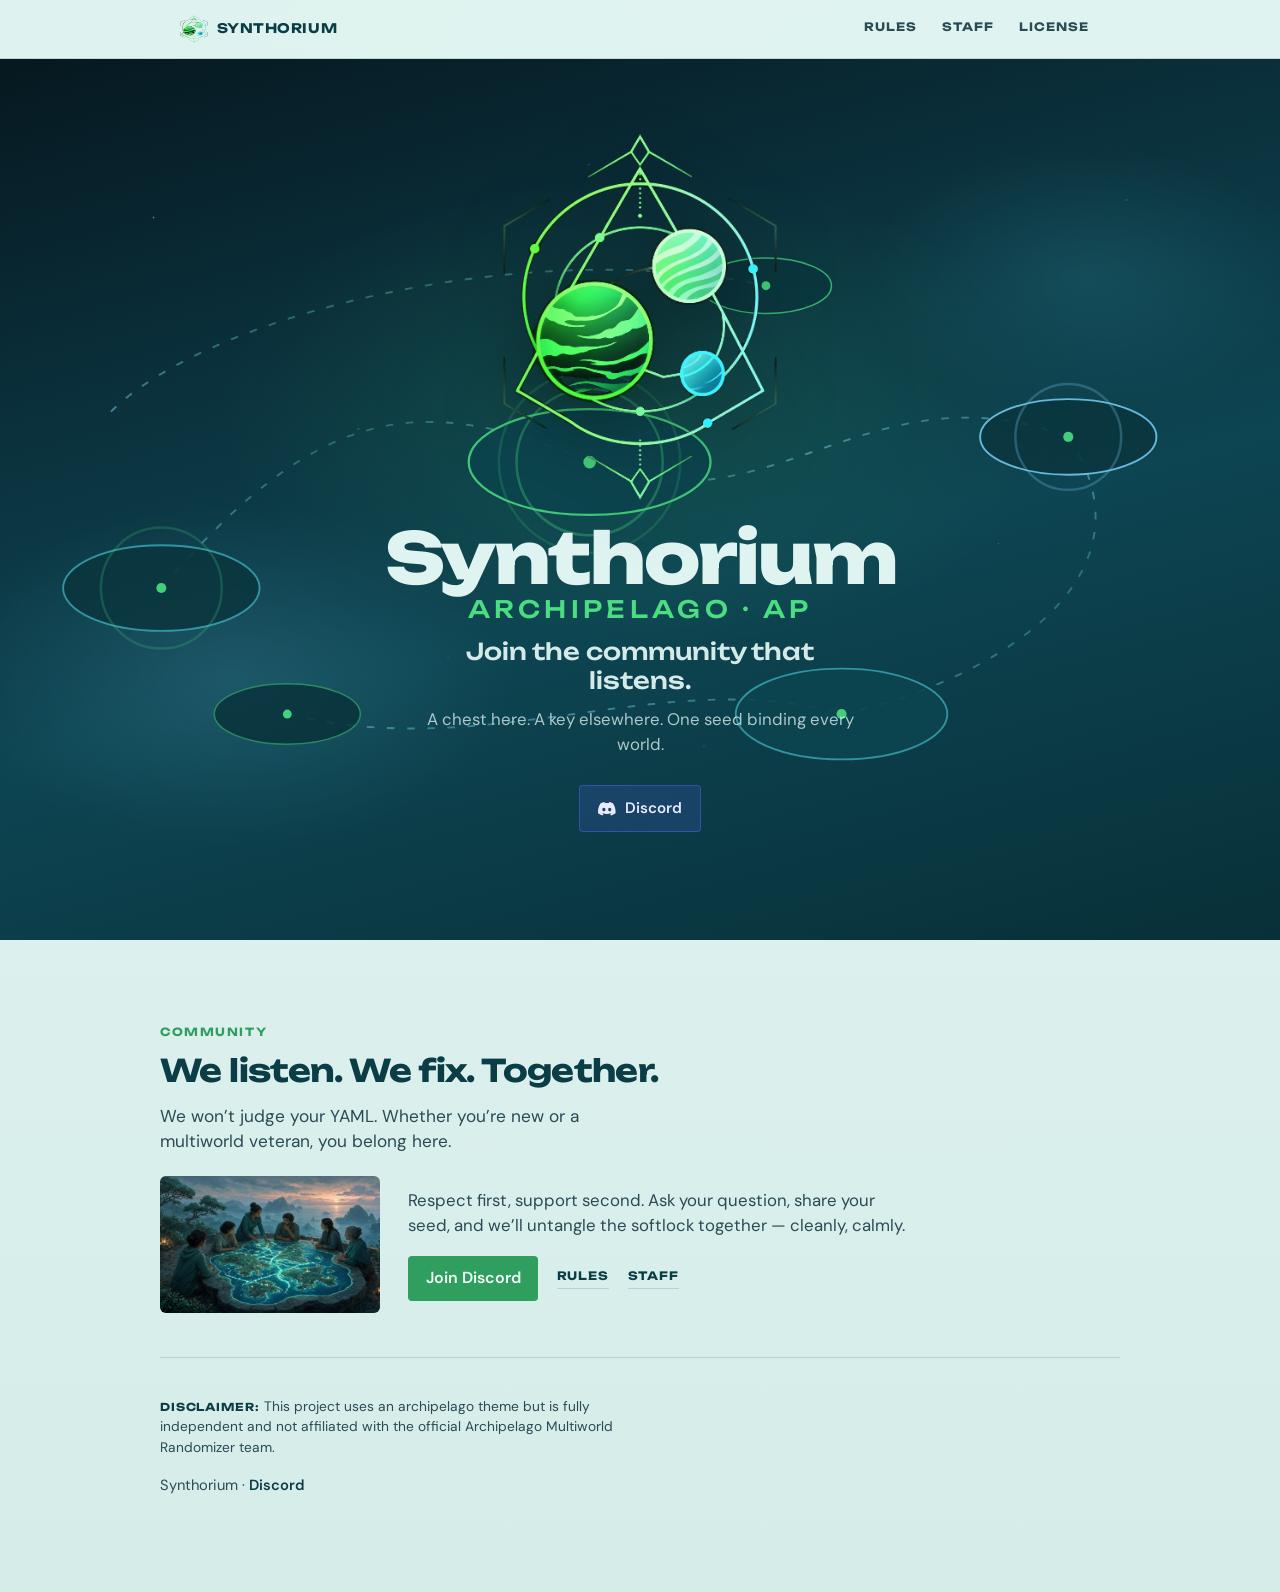
==== commit 7fc99e56: "Rename displayed brand to Synthorium without changing repo. Co-authored-by: Cursor <cursoragent@curs" ====
--- a/index.html
+++ b/index.html
@@ -3,8 +3,8 @@
 <head>
   <meta charset="UTF-8">
   <meta name="viewport" content="width=device-width, initial-scale=1.0">
-  <title>Synthetic Shores</title>
-  <meta name="description" content="Synthetic Shores — Archipelago Multiworld world. Cross-game randomizer community.">
+  <title>Synthorium</title>
+  <meta name="description" content="Synthorium — Archipelago Multiworld world. Cross-game randomizer community.">
   <link rel="icon" href="assets/logo.png" type="image/png">
   <link rel="preconnect" href="https://fonts.googleapis.com">
   <link rel="preconnect" href="https://fonts.gstatic.com" crossorigin>
@@ -16,7 +16,7 @@
     <div class="site-nav-inner">
       <a class="brand-link" href="./" aria-current="page">
         <img src="assets/logo.png" width="28" height="28" alt="">
-        Synthetic Shores
+        Synthorium
       </a>
       <div class="nav-tabs">
         <a href="rules.html">Rules</a>
@@ -69,8 +69,8 @@
       </svg>
     </div>
     <div class="hero-content">
-      <img class="logo" src="assets/logo.png" width="280" height="280" alt="Synthetic Shores">
-      <h1 class="brand">Synthetic Shores<em>Archipelago · AP</em></h1>
+      <img class="logo" src="assets/logo.png" width="280" height="280" alt="Synthorium">
+      <h1 class="brand">Synthorium<em>Archipelago · AP</em></h1>
       <p class="headline">Join the community that listens.</p>
       <p class="lede">A chest here. A key elsewhere. One seed binding every world.</p>
       <div class="cta">
@@ -118,7 +118,7 @@
         but is fully independent and not affiliated with the official
         Archipelago Multiworld Randomizer team.
       </p>
-      Synthetic Shores ·
+      Synthorium ·
       <a href="https://discord.gg/znpyfQBtC" target="_blank" rel="noopener">Discord</a>
     </footer>
   </main>
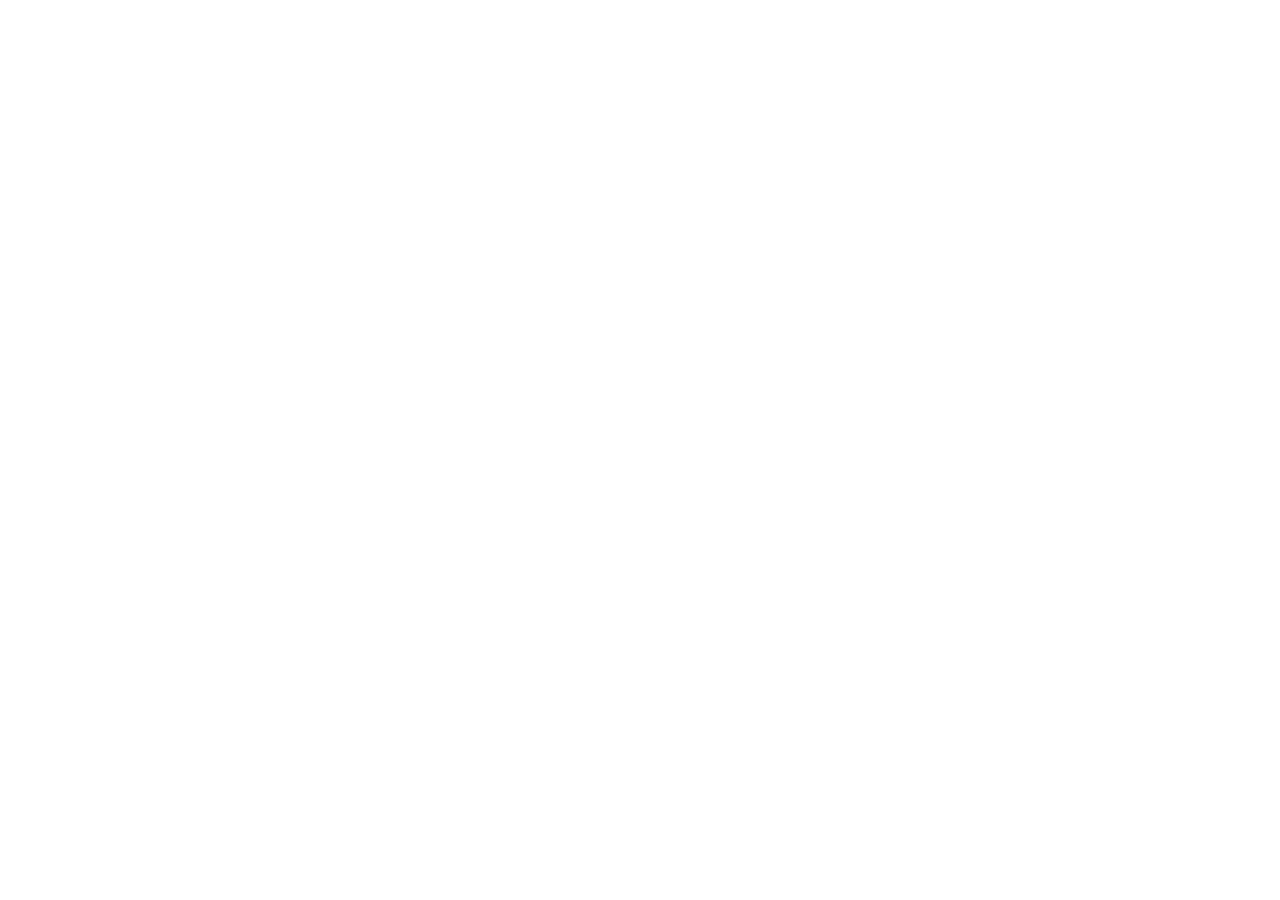
==== commit 231df0c4: "Redirect the old Pages URL to Synthorium-site. Co-authored-by: Cursor <cursoragent@cursor.com>" ====
--- a/index.html
+++ b/index.html
@@ -1,128 +1,18 @@
 ﻿<!DOCTYPE html>
 <html lang="en">
 <head>
-  <meta charset="UTF-8">
-  <meta name="viewport" content="width=device-width, initial-scale=1.0">
+  <meta charset="utf-8">
   <title>Synthorium</title>
-  <meta name="description" content="Synthorium — Archipelago Multiworld world. Cross-game randomizer community.">
-  <link rel="icon" href="assets/logo.png" type="image/png">
-  <link rel="preconnect" href="https://fonts.googleapis.com">
-  <link rel="preconnect" href="https://fonts.gstatic.com" crossorigin>
-  <link href="https://fonts.googleapis.com/css2?family=DM+Sans:ital,opsz,wght@0,9..40,400;0,9..40,500;0,9..40,600;1,9..40,400&family=Unbounded:wght@500;700;800&display=swap" rel="stylesheet">
-  <link rel="stylesheet" href="styles.css">
+  <link rel="canonical" href="https://lechapelierhd.github.io/Synthorium-site/">
+  <meta http-equiv="refresh" content="0; url=https://lechapelierhd.github.io/Synthorium-site/">
+  <script>
+    (function () {
+      var path = location.pathname.replace(/^\/synthetic-shores\/?/, "");
+      location.replace("https://lechapelierhd.github.io/Synthorium-site/" + path + location.search + location.hash);
+    })();
+  </script>
 </head>
 <body>
-  <nav class="site-nav" aria-label="Navigation">
-    <div class="site-nav-inner">
-      <a class="brand-link" href="./" aria-current="page">
-        <img src="assets/logo.png" width="28" height="28" alt="">
-        Synthorium
-      </a>
-      <div class="nav-tabs">
-        <a href="rules.html">Rules</a>
-        <a href="staff.html">Staff</a>
-        <a href="license.html">License</a>
-      </div>
-    </div>
-  </nav>
-
-  <header class="hero">
-    <div class="hero-visual" aria-hidden="true">
-      <div class="mw-sky"></div>
-      <svg class="mw-map" viewBox="0 0 1200 700" preserveAspectRatio="xMidYMid slice">
-        <defs>
-          <linearGradient id="linkGrad" x1="0" y1="0" x2="1" y2="1">
-            <stop offset="0%" stop-color="#4ade80" stop-opacity="0.15"/>
-            <stop offset="50%" stop-color="#7dd3fc" stop-opacity="0.55"/>
-            <stop offset="100%" stop-color="#4ade80" stop-opacity="0.15"/>
-          </linearGradient>
-        </defs>
-        <g class="mw-links" fill="none" stroke="url(#linkGrad)" stroke-width="1.5" stroke-dasharray="6 10">
-          <path d="M220 420 C340 280, 420 260, 560 320"/>
-          <path d="M560 320 C700 380, 780 240, 940 300"/>
-          <path d="M320 520 C480 560, 620 480, 760 520"/>
-          <path d="M180 280 C260 200, 520 140, 700 180"/>
-          <path d="M940 300 C1020 420, 860 500, 760 520"/>
-        </g>
-        <g class="mw-islands">
-          <ellipse cx="220" cy="420" rx="78" ry="34" fill="#0a353e" stroke="#3aa8b5" stroke-width="1.5" opacity="0.9"/>
-          <ellipse cx="560" cy="320" rx="96" ry="42" fill="#0c4550" stroke="#4ade80" stroke-width="1.8" opacity="0.95"/>
-          <ellipse cx="940" cy="300" rx="70" ry="30" fill="#0a353e" stroke="#7dd3fc" stroke-width="1.5" opacity="0.9"/>
-          <ellipse cx="320" cy="520" rx="58" ry="24" fill="#083038" stroke="#2f9e5f" stroke-width="1.2" opacity="0.85"/>
-          <ellipse cx="760" cy="520" rx="84" ry="36" fill="#0c4550" stroke="#3aa8b5" stroke-width="1.5" opacity="0.9"/>
-          <ellipse cx="700" cy="180" rx="52" ry="22" fill="#0a353e" stroke="#4ade80" stroke-width="1.2" opacity="0.8"/>
-        </g>
-        <g class="mw-portals" fill="none" stroke="#4ade80" stroke-width="2">
-          <circle cx="560" cy="320" r="58" opacity="0.35"/>
-          <circle cx="560" cy="320" r="72" opacity="0.18"/>
-          <circle cx="940" cy="300" r="42" opacity="0.28" stroke="#7dd3fc"/>
-          <circle cx="220" cy="420" r="48" opacity="0.22"/>
-        </g>
-        <g class="mw-nodes" fill="#4ade80">
-          <circle cx="220" cy="420" r="4"/>
-          <circle cx="560" cy="320" r="5"/>
-          <circle cx="940" cy="300" r="4"/>
-          <circle cx="320" cy="520" r="3.5"/>
-          <circle cx="760" cy="520" r="4"/>
-          <circle cx="700" cy="180" r="3.5"/>
-        </g>
-      </svg>
-    </div>
-    <div class="hero-content">
-      <img class="logo" src="assets/logo.png" width="280" height="280" alt="Synthorium">
-      <h1 class="brand">Synthorium<em>Archipelago · AP</em></h1>
-      <p class="headline">Join the community that listens.</p>
-      <p class="lede">A chest here. A key elsewhere. One seed binding every world.</p>
-      <div class="cta">
-        <a class="discord" href="https://discord.gg/znpyfQBtC" target="_blank" rel="noopener">
-          <svg viewBox="0 0 24 24" aria-hidden="true" fill="currentColor">
-            <path d="M20.317 4.37a19.79 19.79 0 0 0-4.885-1.515.07.07 0 0 0-.079.037c-.21.375-.444.864-.608 1.25a18.27 18.27 0 0 0-5.487 0 12.64 12.64 0 0 0-.617-1.25.07.07 0 0 0-.079-.037A19.736 19.736 0 0 0 3.677 4.37a.07.07 0 0 0-.032.027C.533 9.046-.32 13.58.099 18.057a.082.082 0 0 0 .031.057 19.9 19.9 0 0 0 5.993 3.03.078.078 0 0 0 .084-.028 14.09 14.09 0 0 0 1.226-1.994.076.076 0 0 0-.041-.106 13.107 13.107 0 0 1-1.872-.892.077.077 0 0 1-.008-.128 10.2 10.2 0 0 0 .372-.292.074.074 0 0 1 .077-.01c3.928 1.793 8.18 1.793 12.062 0a.074.074 0 0 1 .078.01c.12.098.246.198.373.292a.077.077 0 0 1-.006.127 12.299 12.299 0 0 1-1.873.892.077.077 0 0 0-.041.107c.36.698.772 1.362 1.225 1.993a.076.076 0 0 0 .084.028 19.839 19.839 0 0 0 6.002-3.03.077.077 0 0 0 .032-.054c.5-5.177-.838-9.674-3.549-13.66a.061.061 0 0 0-.031-.03zM8.02 15.33c-1.183 0-2.157-1.085-2.157-2.419 0-1.333.956-2.419 2.157-2.419 1.21 0 2.176 1.096 2.157 2.42 0 1.333-.956 2.418-2.157 2.418zm7.975 0c-1.183 0-2.157-1.085-2.157-2.419 0-1.333.955-2.419 2.157-2.419 1.21 0 2.176 1.096 2.157 2.42 0 1.333-.946 2.418-2.157 2.418z"/>
-          </svg>
-          Discord
-        </a>
-      </div>
-    </div>
-  </header>
-
-  <main>
-    <section class="reveal block" id="community">
-      <div class="block-head">
-        <p class="eyebrow">Community</p>
-        <h2>We listen. We fix. Together.</h2>
-        <p class="lead">
-          We won’t judge your YAML. Whether you’re new or a multiworld veteran,
-          you belong here.
-        </p>
-      </div>
-      <div class="block-body">
-        <figure class="shot">
-          <img src="assets/community.jpg" width="480" height="300" alt="Multiworld community collaborating around a map of linked islands">
-        </figure>
-        <div class="block-actions">
-          <p>
-            Respect first, support second. Ask your question, share your seed,
-            and we’ll untangle the softlock together — cleanly, calmly.
-          </p>
-          <div class="action-row">
-            <a class="community-cta" href="https://discord.gg/znpyfQBtC" target="_blank" rel="noopener">Join Discord</a>
-            <a class="text-link" href="rules.html">Rules</a>
-            <a class="text-link" href="staff.html">Staff</a>
-          </div>
-        </div>
-      </div>
-    </section>
-
-    <footer>
-      <p class="disclaimer">
-        <strong>Disclaimer:</strong> This project uses an archipelago theme
-        but is fully independent and not affiliated with the official
-        Archipelago Multiworld Randomizer team.
-      </p>
-      Synthorium ·
-      <a href="https://discord.gg/znpyfQBtC" target="_blank" rel="noopener">Discord</a>
-    </footer>
-  </main>
-
-  <script src="site.js"></script>
+  <p><a href="https://lechapelierhd.github.io/Synthorium-site/">Synthorium</a></p>
 </body>
 </html>
